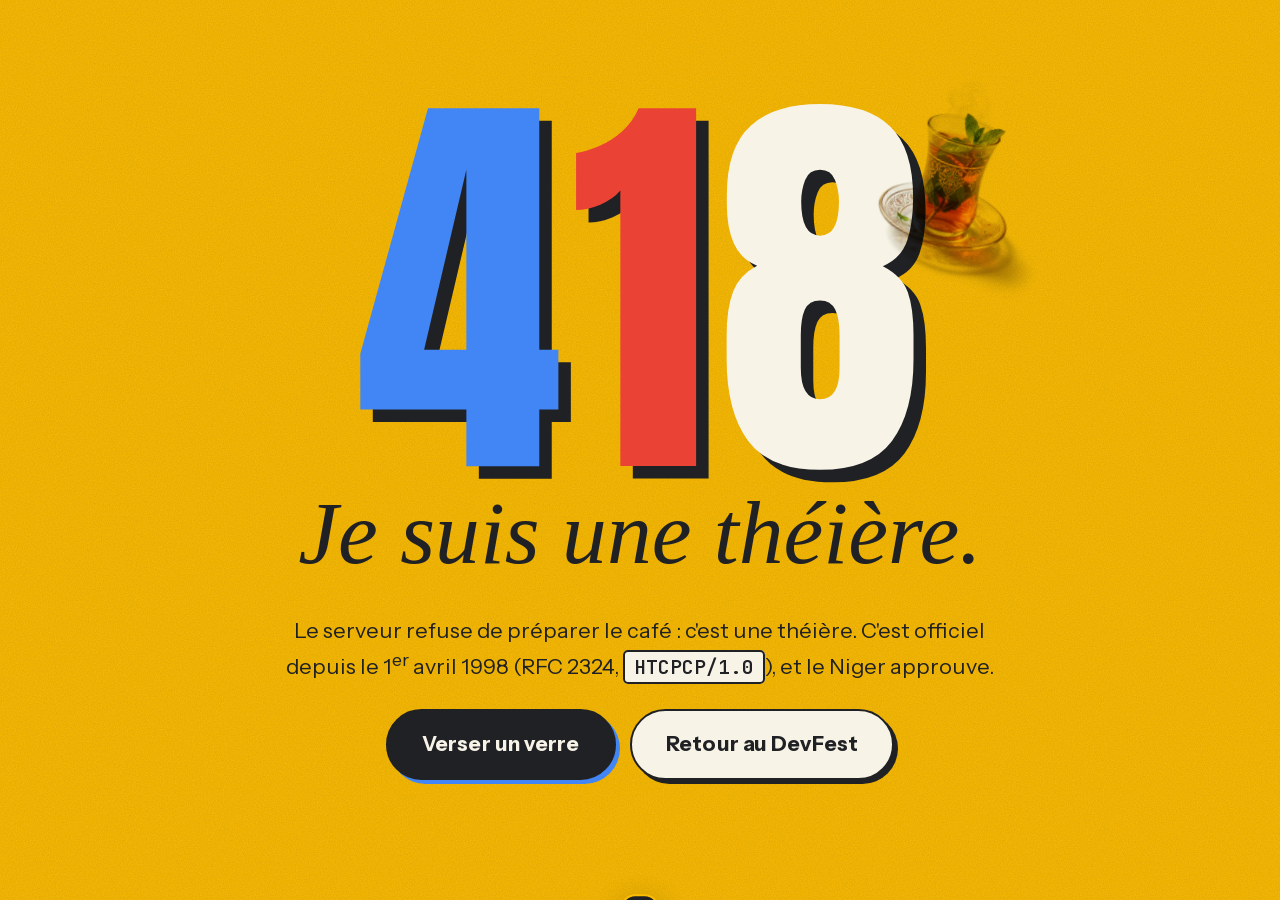
==== 418.html @ 2a52db8c "DevFest Niamey 2026 — landing page Co-Authored-By: Claude Sonnet 5.5 <noreply@anthropic.com>" ====
<!doctype html>
<html lang="fr">
<head>
<meta charset="utf-8">
<meta name="viewport" content="width=device-width, initial-scale=1">
<title>418 — Je suis une théière · DevFest Niamey 2026</title>
<meta name="description" content="Erreur 418 : le serveur refuse de préparer le café, car c'est une théière. DevFest Niamey 2026.">
<meta name="robots" content="noindex">
<meta name="theme-color" content="#FBBC04">
<link rel="icon" href="data:image/svg+xml,%3Csvg xmlns='http://www.w3.org/2000/svg' viewBox='0 0 64 64'%3E%3Crect width='64' height='64' rx='14' fill='%23FBBC04'/%3E%3Ctext x='32' y='44' font-size='34' text-anchor='middle' font-family='Impact,sans-serif' fill='%23202124'%3E418%3C/text%3E%3C/svg%3E">
<link rel="preload" href="fonts/anton-latin.woff2" as="font" type="font/woff2" crossorigin>
<link rel="stylesheet" href="css/base.css">
<style>
  body{background:var(--yellow);min-height:100svh;display:grid;place-items:center;padding:clamp(20px,5vw,60px);text-align:center}
  body::before{content:'';position:fixed;inset:0;background:var(--grain);opacity:.2;mix-blend-mode:multiply;pointer-events:none}
  .wrap{position:relative;max-width:980px}
  .big{display:flex;justify-content:center;gap:.02em;font:400 clamp(9rem,34vw,26rem)/.82 var(--f-display);text-shadow:.03em .03em 0 var(--ink)}
  .big span:nth-child(1){color:var(--blue)}.big span:nth-child(2){color:var(--red)}.big span:nth-child(3){color:var(--paper)}
  .big span{display:inline-block;transition:transform .5s var(--spring)}
  .big span:hover{transform:translateY(-4%) rotate(-3deg)}
  h1{font:italic 400 clamp(2.4rem,7vw,5.6rem)/1 var(--f-serif);margin:.3em 0 .4em}
  p{max-width:34em;margin:0 auto 1.6rem;font-size:clamp(1.05rem,1vw + .9rem,1.35rem)}
  code{font:600 .9em var(--f-mono);background:var(--paper);padding:.1em .45em;border-radius:5px;border:2px solid var(--ink)}
  .row{display:flex;flex-wrap:wrap;gap:14px;justify-content:center}
  .pot{position:absolute;right:-4vw;top:-3vw;width:clamp(90px,14vw,190px);transform:rotate(14deg);mix-blend-mode:multiply;pointer-events:none}
</style>
</head>
<body>
<canvas id="fx" aria-hidden="true"></canvas>
<main class="wrap">
  <img class="pot" src="media/cutouts/B07_tea-glass.webp" alt="" width="300" height="380">
  <div class="big" aria-hidden="true"><span>4</span><span>1</span><span>8</span></div>
  <h1>Je suis une théière.</h1>
  <p>Le serveur refuse de préparer le café&nbsp;: c'est une théière. C'est officiel depuis le 1<sup>er</sup>&nbsp;avril 1998 (RFC&nbsp;2324, <code>HTCPCP/1.0</code>), et le Niger approuve.</p>
  <div class="row">
    <button class="btn btn--ink btn--lg" type="button" id="pour"><span>Verser un verre</span></button>
    <a class="btn btn--lg" href="index.html"><span>Retour au DevFest</span></a>
  </div>
</main>
<div class="toast mono" id="toast" role="status" aria-live="polite"></div>
<script src="js/config.js" defer></script>
<script src="js/fx.js" defer></script>
<script>
  window.addEventListener('DOMContentLoaded', function () {
    document.getElementById('pour').addEventListener('click', function () {
      if (window.DFX) { DFX.tea(); }
    });
    console.log('%c418 I’m a teapot', 'font:700 22px monospace;color:#202124');
  });
</script>
</body>
</html>
---- css/base.css ----
/* ════════════════════════════════════════════════════════════════════
   DEVFEST NIAMEY 2026 — base : tokens, typo, composants, barre, sommaire
   ════════════════════════════════════════════════════════════════════ */

@font-face{font-family:'Anton';src:url(../fonts/anton-latin.woff2) format('woff2');font-weight:400;font-style:normal;font-display:swap}
@font-face{font-family:'Instrument Serif';src:url(../fonts/instrument-serif-latin.woff2) format('woff2');font-weight:400;font-style:normal;font-display:swap}
@font-face{font-family:'Instrument Serif';src:url(../fonts/instrument-serif-italic-latin.woff2) format('woff2');font-weight:400;font-style:italic;font-display:swap}
@font-face{font-family:'Instrument Sans';src:url(../fonts/instrument-sans-latin.woff2) format('woff2');font-weight:400 700;font-style:normal;font-display:swap}
@font-face{font-family:'JetBrains Mono';src:url(../fonts/jetbrains-mono-latin.woff2) format('woff2');font-weight:400 700;font-style:normal;font-display:swap}

:root{
  /* marque : couleurs Google + papier chaud + encre */
  --blue:#4285F4; --red:#EA4335; --yellow:#FBBC04; --green:#34A853;
  --paper:#F7F3E7; --paper-2:#EEE6D2; --paper-3:#E4DAC2; --ink:#202124; --ink-2:#3a3b3f; --white:#FFFDF7;
  --blue-d:#2B63C6; --red-d:#C2281C; --yellow-d:#D79B00; --green-d:#23823D;
  --gut:clamp(18px,4.4vw,76px);
  --edge:clamp(22px,3.6vw,54px);
  --bar-h:64px;
  --f-display:'Anton','Impact','Haettenschweiler','Arial Narrow Bold',sans-serif;
  --f-serif:'Instrument Serif','Iowan Old Style','Palatino Linotype',Georgia,serif;
  --f-sans:'Instrument Sans',system-ui,-apple-system,'Segoe UI',Roboto,sans-serif;
  --f-mono:'JetBrains Mono',ui-monospace,'SF Mono',Menlo,Consolas,monospace;
  --ease:cubic-bezier(.2,.8,.2,1);
  --spring:cubic-bezier(.34,1.56,.64,1);
  --grain:url("data:image/svg+xml,%3Csvg xmlns='http://www.w3.org/2000/svg' width='220' height='220'%3E%3Cfilter id='n'%3E%3CfeTurbulence type='fractalNoise' baseFrequency='.85' numOctaves='2' stitchTiles='stitch'/%3E%3CfeColorMatrix values='0 0 0 0 0 0 0 0 0 0 0 0 0 0 0 0 0 0 .55 0'/%3E%3C/filter%3E%3Crect width='100%25' height='100%25' filter='url(%23n)'/%3E%3C/svg%3E");
}

*,*::before,*::after{box-sizing:border-box}
html{-webkit-text-size-adjust:100%;scroll-behavior:smooth;scroll-padding-top:84px}
body{margin:0;font-family:var(--f-sans);font-size:clamp(16px,.35vw + 15px,19px);line-height:1.55;color:var(--ink);background:var(--paper);overflow-x:clip;-webkit-font-smoothing:antialiased;text-rendering:optimizeLegibility}
[hidden]{display:none!important}
img,video,canvas,svg{display:block;max-width:100%}
img{height:auto}
button,input{font:inherit;color:inherit}
button{cursor:pointer;background:none;border:0;padding:0}
a{color:inherit}
h1,h2,h3,h4,p,ul,ol,figure,dl,dd{margin:0}
ul,ol{padding:0;list-style:none}
b,strong{font-weight:700}
::selection{background:var(--yellow);color:var(--ink)}

/* papier fixe (C01) derrière toute la page */
.paper{position:fixed;inset:0;z-index:-1;background:var(--paper) url(../media/tex/C01_paper-grid.webp) center/cover no-repeat;pointer-events:none}

/* ── accessibilité ── */
.skip{position:fixed;left:12px;top:-80px;z-index:999;background:var(--ink);color:var(--paper);padding:.7em 1.1em;border-radius:10px;font-weight:700;transition:top .2s}
.skip:focus{top:12px}
.sr-only{position:absolute!important;width:1px;height:1px;margin:-1px;padding:0;overflow:hidden;clip:rect(0 0 0 0);white-space:nowrap;border:0}
:focus{outline:none}
:focus-visible{outline:3px solid var(--ink);outline-offset:3px;box-shadow:0 0 0 6px var(--yellow);border-radius:6px}
.sect--ink :focus-visible,.code :focus-visible,.toc :focus-visible,.foot :focus-visible{outline-color:var(--yellow);box-shadow:0 0 0 6px rgba(251,188,4,.25)}

/* ── typographie ── */
.display{font-family:var(--f-display);font-weight:400;text-transform:uppercase;line-height:.9;letter-spacing:.003em}
.serif,em.serif,i.serif{font-family:var(--f-serif);font-style:italic;font-weight:400;text-transform:none;letter-spacing:-.012em}
.mono{font-family:var(--f-mono);font-size:.74rem;line-height:1.5;letter-spacing:.05em;text-transform:uppercase;font-weight:500}
.eyebrow{display:inline-flex;align-items:center;gap:.7em;font:600 .74rem/1 var(--f-mono);letter-spacing:.1em;text-transform:uppercase}
.eyebrow .num{background:var(--ink);color:var(--paper);padding:.42em .6em;border-radius:5px;white-space:nowrap;flex:none}
.eyebrow--light .num{background:var(--paper);color:var(--ink)}
.eyebrow--light{color:var(--white)}
kbd{font:600 .85em var(--f-mono);background:var(--paper);color:var(--ink);padding:.12em .5em;border-radius:5px;border:2px solid var(--ink);box-shadow:2px 2px 0 var(--ink)}
.ic{flex:none}

/* découpe des titres en mots (JS) */
.w{display:inline-block;overflow:hidden;vertical-align:bottom;padding:.26em .1em .14em;margin:-.26em -.1em -.14em}
.wi{display:inline-block;transform:translateY(145%);transition:transform 1s var(--ease);transition-delay:calc(var(--i,0)*55ms)}
.in .wi,.wi.in{transform:none}
.js .rv{opacity:0;transform:translateY(26px);transition:opacity .9s var(--ease),transform .9s var(--ease);transition-delay:var(--d,0ms)}
.js .rv.in{opacity:1;transform:none}

/* mots de manifeste : s'allument au défilement */
.why__big .wd{opacity:.16;transition:opacity .35s linear}
.why__big .wd.on{opacity:1}

/* ── boutons ── */
.btn{--bg:var(--paper);--fg:var(--ink);display:inline-flex;align-items:center;justify-content:center;gap:.65em;font:700 1.02rem/1 var(--f-sans);letter-spacing:.005em;padding:1.02em 1.5em;border-radius:999px;border:2.5px solid var(--ink);background:var(--bg);color:var(--fg);text-decoration:none;box-shadow:4px 4px 0 var(--ink);transition:transform .22s var(--ease),box-shadow .22s var(--ease),background .2s;position:relative;white-space:nowrap;-webkit-tap-highlight-color:transparent}
.btn:hover{transform:translate(-2px,-2px);box-shadow:6px 6px 0 var(--ink)}
.btn:active{transform:translate(3px,3px);box-shadow:1px 1px 0 var(--ink)}
.btn .ic{transition:transform .25s var(--spring)}
.btn:hover .ic{transform:translateX(4px)}
.btn--sm{font-size:.9rem;padding:.8em 1.15em;box-shadow:3px 3px 0 var(--ink)}
.btn--lg{font-size:clamp(1.12rem,.5vw + 1rem,1.3rem);padding:1.1em 1.65em}
.btn--blue{--bg:var(--blue);--fg:#fff}
.btn--yellow{--bg:var(--yellow);--fg:var(--ink)}
.btn--red{--bg:var(--red);--fg:#fff}
.btn--ink{--bg:var(--ink);--fg:var(--paper);box-shadow:4px 4px 0 var(--blue)}
.btn--ink:hover{box-shadow:6px 6px 0 var(--blue)}
.btn--ghost{--bg:transparent;--fg:var(--ink)}
.btn--ghost-light{--bg:transparent;--fg:var(--paper);border-color:var(--paper);box-shadow:3px 3px 0 var(--paper)}
.btn--ghost-light:hover{box-shadow:5px 5px 0 var(--paper)}
.btn--ghost-light img{width:30px;height:30px;mix-blend-mode:screen;filter:invert(1)}

.linkish{font:inherit;text-decoration:underline;text-decoration-style:wavy;text-decoration-color:var(--red);text-underline-offset:.25em;text-decoration-thickness:1.5px;color:inherit}
.linkish:hover{text-decoration-color:var(--blue)}

/* ── chips / filtres ── */
.chip{display:inline-flex;align-items:center;gap:.5em;font:600 .86rem/1 var(--f-sans);padding:.7em 1em;border-radius:999px;border:2px solid var(--ink);background:var(--paper);transition:background .2s,transform .2s var(--spring),box-shadow .2s;-webkit-tap-highlight-color:transparent}
.chip:hover{transform:translateY(-2px);box-shadow:0 3px 0 var(--ink)}
.chip[aria-checked="true"],.chip[aria-pressed="true"]{background:var(--ink);color:var(--paper)}
.chip i.dot{width:.7em;height:.7em;border-radius:50%;background:var(--c,var(--blue));border:1.5px solid currentColor;flex:none}

/* ── barre flottante ── */
.bar{position:fixed;z-index:80;top:max(10px,env(safe-area-inset-top));left:10px;right:10px;display:flex;justify-content:space-between;align-items:center;gap:10px;pointer-events:none;transition:transform .5s var(--ease)}
.bar>*{pointer-events:auto}
.bar.is-hidden{transform:translateY(-130%)}
.bar__brand{display:flex;align-items:center;gap:12px;height:46px;padding:0 16px 0 14px;background:var(--paper);border:2.5px solid var(--ink);border-radius:999px;text-decoration:none;box-shadow:3px 3px 0 var(--ink)}
.bar__logo{height:24px;width:auto;max-width:130px}
.bar__wordmark{font:400 1.15rem/1 var(--f-display);text-transform:uppercase;letter-spacing:.02em}
.bar__sep{width:2px;height:20px;background:var(--ink);opacity:.2;border-radius:2px}
.bar__name{font:700 .88rem/1 var(--f-sans);letter-spacing:.01em;white-space:nowrap}
.bar__name b{font-weight:800}
.bar__name i{font-size:1.25em;line-height:.8}
.bar__right{display:flex;align-items:center;gap:10px}
.icon-btn{width:46px;height:46px;border-radius:50%;background:var(--paper);border:2.5px solid var(--ink);display:grid;place-items:center;box-shadow:3px 3px 0 var(--ink);transition:transform .2s var(--ease),box-shadow .2s}
.icon-btn:hover{transform:translate(-1px,-1px);box-shadow:4px 4px 0 var(--ink)}
.icon-btn .ic--play{display:none}
.icon-btn[aria-pressed="true"] .ic--play{display:block}
.icon-btn[aria-pressed="true"] .ic--pause{display:none}
.menu-btn{gap:.8em;height:46px;padding:0 1.15em}
.menu-btn__bars{display:grid;gap:5px;width:20px}
.menu-btn__bars i{display:block;height:2.5px;background:currentColor;border-radius:2px;transition:transform .35s var(--ease)}
.menu-btn[aria-expanded="true"] .menu-btn__bars i:first-child{transform:translateY(3.7px) rotate(45deg)}
.menu-btn[aria-expanded="true"] .menu-btn__bars i:last-child{transform:translateY(-3.7px) rotate(-45deg)}
.bar__ticket{height:46px}

/* progression : fil Google */
.progress{position:fixed;z-index:90;left:0;right:0;top:0;height:5px;pointer-events:none}
.progress i{display:block;height:100%;width:100%;transform-origin:0 50%;transform:scaleX(var(--p,0));background:linear-gradient(90deg,var(--blue) 0 25%,var(--red) 25% 50%,var(--yellow) 50% 75%,var(--green) 75%)}

/* ── sommaire plein écran ── */
.toc{position:fixed;inset:0;z-index:70;background:var(--ink);color:var(--paper);overflow:auto;clip-path:circle(0 at calc(100% - 60px) 34px);visibility:hidden;transition:clip-path .75s var(--ease),visibility 0s .75s;overscroll-behavior:contain}
.toc[hidden]{display:block}
.toc.is-open{clip-path:circle(150% at calc(100% - 60px) 34px);visibility:visible;transition:clip-path .85s var(--ease),visibility 0s}
.toc__inner{min-height:100%;padding:calc(var(--bar-h) + 40px) var(--gut) 40px;display:flex;flex-direction:column;justify-content:center;gap:22px;max-width:1500px;margin:auto}
.toc__kicker{color:var(--yellow)}
.toc__list{display:grid;grid-template-columns:repeat(2,1fr);column-gap:6vw;counter-reset:toc}
.toc__list li{border-top:1.5px solid rgba(247,243,231,.2)}
.toc__list a{display:flex;align-items:baseline;gap:.9em;text-decoration:none;padding:.18em 0;font:400 clamp(2rem,5.6vw,4.6rem)/1 var(--f-display);text-transform:uppercase;transition:color .2s,transform .35s var(--ease);transform-origin:0 50%}
.toc__list a:hover,.toc__list a:focus-visible{transform:translateX(14px)}
.toc__list li:nth-child(4n+1) a:hover{color:var(--blue)}
.toc__list li:nth-child(4n+2) a:hover{color:var(--red)}
.toc__list li:nth-child(4n+3) a:hover{color:var(--yellow)}
.toc__list li:nth-child(4n) a:hover{color:var(--green)}
.toc__n{font-size:.78rem;color:var(--yellow);min-width:2.2em}
.toc__t i{text-transform:none;color:var(--paper);opacity:.8}
.toc__foot{opacity:.6}
body.toc-open{overflow:hidden}

/* ── confettis, toast ── */
#fx{position:fixed;inset:0;width:100%;height:100%;z-index:95;pointer-events:none}
.toast{position:fixed;z-index:96;left:50%;bottom:max(22px,env(safe-area-inset-bottom));transform:translate(-50%,160%);background:var(--ink);color:var(--paper);padding:.9em 1.3em;border-radius:14px;border:2px solid var(--yellow);max-width:min(92vw,560px);text-align:center;text-transform:none;letter-spacing:.01em;font-size:.82rem;box-shadow:0 10px 30px rgba(0,0,0,.3);transition:transform .55s var(--spring)}
.toast.is-on{transform:translate(-50%,0)}

/* ── barre collante mobile ── */
.sticky-cta{position:fixed;z-index:75;left:50%;translate:-50% 0;width:max-content;max-width:calc(100% - 28px);bottom:max(14px,env(safe-area-inset-bottom));transform:translateY(160%);transition:transform .5s var(--spring);display:none}
.sticky-cta.is-on{transform:none}

.noscript{position:fixed;inset:auto 0 0 0;z-index:200;background:var(--yellow);padding:14px var(--gut);font-weight:600}

/* ── cadres vidéo ── */
.vframe{position:relative;aspect-ratio:16/9;overflow:hidden;isolation:isolate;background:var(--paper-2)}
.vframe picture,.vframe>img,.vframe video{position:absolute;inset:0;width:100%;height:100%;object-fit:cover}
.vframe picture img{width:100%;height:100%;object-fit:cover}
.vframe video{opacity:0;transition:opacity .9s ease}
.vframe.is-live video{opacity:1}
@media (max-width:820px){.vframe{aspect-ratio:9/16;max-height:88vh}}

/* ── bords déchirés (clip-path posé par JS ; plein bord sans JS) ── */
.tear{position:relative;z-index:3;padding-bottom:calc(var(--edge) + clamp(70px,9vw,140px))}
.after-tear{position:relative;z-index:2;margin-top:calc(var(--edge) * -1);padding-top:calc(var(--edge) + clamp(70px,9vw,140px))}
.after-tear::before{content:'';position:absolute;left:0;right:0;top:0;height:calc(var(--edge) * 2.2);background:linear-gradient(rgba(32,33,36,.28),transparent);pointer-events:none;z-index:0}

/* ── reduced motion / pause ── */
@media (prefers-reduced-motion:reduce){
  html{scroll-behavior:auto}
  *,*::before,*::after{animation-duration:.001ms!important;animation-iteration-count:1!important;transition-duration:.001ms!important;transition-delay:0ms!important}
  .js .rv,.wi{opacity:1!important;transform:none!important}
  .why__big .wd{opacity:1}
}
html.calm{scroll-behavior:auto}
html.calm *,html.calm *::before,html.calm *::after{animation-play-state:paused!important}
html.calm .hero__word,html.calm .hero__l2{animation:none!important}
html.calm .js .rv,html.calm .wi{transition:none}

@media (max-width:820px){
  :root{--bar-h:58px}
  .bar__name,.bar__sep{display:none}
  .bar__brand{padding:0 14px}
  .bar__ticket{display:none}
  .sticky-cta{display:inline-flex}
  .toc__list{grid-template-columns:1fr}
  .toc__list a{font-size:clamp(1.9rem,9.4vw,3rem)}
  .toc{clip-path:circle(0 at calc(100% - 46px) 33px)}
  .toc.is-open{clip-path:circle(150% at calc(100% - 46px) 33px)}
}
@media (max-width:420px){
  .menu-btn__t{display:none}
  .menu-btn{width:46px;padding:0;justify-content:center}
}
@media (min-width:821px){ .bar__logo{height:26px} }
/* les décors qui débordent ne doivent jamais élargir la page (mobile) */
section,footer{overflow-x:clip}
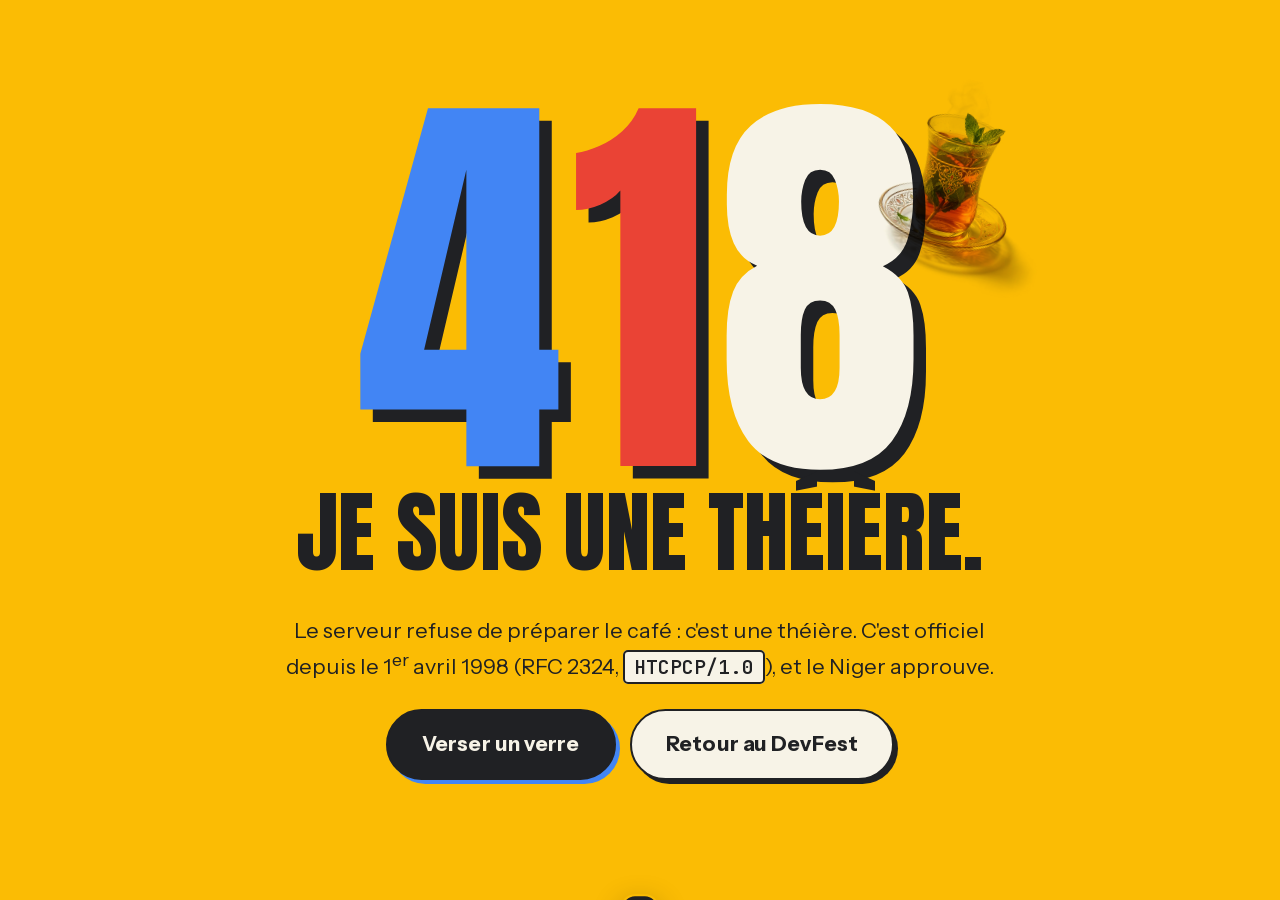
==== commit e6c677a1: "Date 21 novembre, vraies photos 2025, animations et refonte programme - Date réelle (samedi 21 novem" ====
--- a/418.html
+++ b/418.html
@@ -3,7 +3,7 @@
 <head>
 <meta charset="utf-8">
 <meta name="viewport" content="width=device-width, initial-scale=1">
-<title>418 — Je suis une théière · DevFest Niamey 2026</title>
+<title>418 · Je suis une théière · DevFest Niamey 2026</title>
 <meta name="description" content="Erreur 418 : le serveur refuse de préparer le café, car c'est une théière. DevFest Niamey 2026.">
 <meta name="robots" content="noindex">
 <meta name="theme-color" content="#FBBC04">
@@ -12,13 +12,12 @@
 <link rel="stylesheet" href="css/base.css">
 <style>
   body{background:var(--yellow);min-height:100svh;display:grid;place-items:center;padding:clamp(20px,5vw,60px);text-align:center}
-  body::before{content:'';position:fixed;inset:0;background:var(--grain);opacity:.2;mix-blend-mode:multiply;pointer-events:none}
   .wrap{position:relative;max-width:980px}
   .big{display:flex;justify-content:center;gap:.02em;font:400 clamp(9rem,34vw,26rem)/.82 var(--f-display);text-shadow:.03em .03em 0 var(--ink)}
   .big span:nth-child(1){color:var(--blue)}.big span:nth-child(2){color:var(--red)}.big span:nth-child(3){color:var(--paper)}
-  .big span{display:inline-block;transition:transform .5s var(--spring)}
+  .big span{display:inline-block;transition:transform 250ms var(--ease)}
   .big span:hover{transform:translateY(-4%) rotate(-3deg)}
-  h1{font:italic 400 clamp(2.4rem,7vw,5.6rem)/1 var(--f-serif);margin:.3em 0 .4em}
+  h1{font:400 clamp(2.4rem,7vw,5.6rem)/1 var(--f-display);text-transform:uppercase;margin:.3em 0 .4em}
   p{max-width:34em;margin:0 auto 1.6rem;font-size:clamp(1.05rem,1vw + .9rem,1.35rem)}
   code{font:600 .9em var(--f-mono);background:var(--paper);padding:.1em .45em;border-radius:5px;border:2px solid var(--ink)}
   .row{display:flex;flex-wrap:wrap;gap:14px;justify-content:center}
--- a/css/base.css
+++ b/css/base.css
@@ -1,10 +1,8 @@
 /* ════════════════════════════════════════════════════════════════════
-   DEVFEST NIAMEY 2026 — base : tokens, typo, composants, barre, sommaire
+   DEVFEST NIAMEY 2026 · base : tokens, typo, composants, barre, sommaire
    ════════════════════════════════════════════════════════════════════ */
 
 @font-face{font-family:'Anton';src:url(../fonts/anton-latin.woff2) format('woff2');font-weight:400;font-style:normal;font-display:swap}
-@font-face{font-family:'Instrument Serif';src:url(../fonts/instrument-serif-latin.woff2) format('woff2');font-weight:400;font-style:normal;font-display:swap}
-@font-face{font-family:'Instrument Serif';src:url(../fonts/instrument-serif-italic-latin.woff2) format('woff2');font-weight:400;font-style:italic;font-display:swap}
 @font-face{font-family:'Instrument Sans';src:url(../fonts/instrument-sans-latin.woff2) format('woff2');font-weight:400 700;font-style:normal;font-display:swap}
 @font-face{font-family:'JetBrains Mono';src:url(../fonts/jetbrains-mono-latin.woff2) format('woff2');font-weight:400 700;font-style:normal;font-display:swap}
 
@@ -15,14 +13,13 @@
   --blue-d:#2B63C6; --red-d:#C2281C; --yellow-d:#D79B00; --green-d:#23823D;
   --gut:clamp(18px,4.4vw,76px);
   --edge:clamp(22px,3.6vw,54px);
+  --sec:clamp(80px,9vw,150px);   /* un seul rythme vertical entre les sections */
   --bar-h:64px;
   --f-display:'Anton','Impact','Haettenschweiler','Arial Narrow Bold',sans-serif;
-  --f-serif:'Instrument Serif','Iowan Old Style','Palatino Linotype',Georgia,serif;
   --f-sans:'Instrument Sans',system-ui,-apple-system,'Segoe UI',Roboto,sans-serif;
   --f-mono:'JetBrains Mono',ui-monospace,'SF Mono',Menlo,Consolas,monospace;
   --ease:cubic-bezier(.2,.8,.2,1);
   --spring:cubic-bezier(.34,1.56,.64,1);
-  --grain:url("data:image/svg+xml,%3Csvg xmlns='http://www.w3.org/2000/svg' width='220' height='220'%3E%3Cfilter id='n'%3E%3CfeTurbulence type='fractalNoise' baseFrequency='.85' numOctaves='2' stitchTiles='stitch'/%3E%3CfeColorMatrix values='0 0 0 0 0 0 0 0 0 0 0 0 0 0 0 0 0 0 .55 0'/%3E%3C/filter%3E%3Crect width='100%25' height='100%25' filter='url(%23n)'/%3E%3C/svg%3E");
 }
 
 *,*::before,*::after{box-sizing:border-box}
@@ -43,7 +40,7 @@
 .paper{position:fixed;inset:0;z-index:-1;background:var(--paper) url(../media/tex/C01_paper-grid.webp) center/cover no-repeat;pointer-events:none}
 
 /* ── accessibilité ── */
-.skip{position:fixed;left:12px;top:-80px;z-index:999;background:var(--ink);color:var(--paper);padding:.7em 1.1em;border-radius:10px;font-weight:700;transition:top .2s}
+.skip{position:fixed;left:12px;top:-80px;z-index:999;background:var(--ink);color:var(--paper);padding:.7em 1.1em;border-radius:10px;font-weight:700;transition:top 200ms}
 .skip:focus{top:12px}
 .sr-only{position:absolute!important;width:1px;height:1px;margin:-1px;padding:0;overflow:hidden;clip:rect(0 0 0 0);white-space:nowrap;border:0}
 :focus{outline:none}
@@ -52,7 +49,8 @@
 
 /* ── typographie ── */
 .display{font-family:var(--f-display);font-weight:400;text-transform:uppercase;line-height:.9;letter-spacing:.003em}
-.serif,em.serif,i.serif{font-family:var(--f-serif);font-style:italic;font-weight:400;text-transform:none;letter-spacing:-.012em}
+/* l'accent d'un titre : même police, autre couleur (la couleur est posée par section) */
+.accent{font-style:normal}
 .mono{font-family:var(--f-mono);font-size:.74rem;line-height:1.5;letter-spacing:.05em;text-transform:uppercase;font-weight:500}
 .eyebrow{display:inline-flex;align-items:center;gap:.7em;font:600 .74rem/1 var(--f-mono);letter-spacing:.1em;text-transform:uppercase}
 .eyebrow .num{background:var(--ink);color:var(--paper);padding:.42em .6em;border-radius:5px;white-space:nowrap;flex:none}
@@ -61,22 +59,15 @@
 kbd{font:600 .85em var(--f-mono);background:var(--paper);color:var(--ink);padding:.12em .5em;border-radius:5px;border:2px solid var(--ink);box-shadow:2px 2px 0 var(--ink)}
 .ic{flex:none}
 
-/* découpe des titres en mots (JS) */
-.w{display:inline-block;overflow:hidden;vertical-align:bottom;padding:.26em .1em .14em;margin:-.26em -.1em -.14em}
-.wi{display:inline-block;transform:translateY(145%);transition:transform 1s var(--ease);transition-delay:calc(var(--i,0)*55ms)}
-.in .wi,.wi.in{transform:none}
-.js .rv{opacity:0;transform:translateY(26px);transition:opacity .9s var(--ease),transform .9s var(--ease);transition-delay:var(--d,0ms)}
-.js .rv.in{opacity:1;transform:none}
-
 /* mots de manifeste : s'allument au défilement */
-.why__big .wd{opacity:.16;transition:opacity .35s linear}
+.why__big .wd{opacity:.16;transition:opacity 350ms linear}
 .why__big .wd.on{opacity:1}
 
 /* ── boutons ── */
-.btn{--bg:var(--paper);--fg:var(--ink);display:inline-flex;align-items:center;justify-content:center;gap:.65em;font:700 1.02rem/1 var(--f-sans);letter-spacing:.005em;padding:1.02em 1.5em;border-radius:999px;border:2.5px solid var(--ink);background:var(--bg);color:var(--fg);text-decoration:none;box-shadow:4px 4px 0 var(--ink);transition:transform .22s var(--ease),box-shadow .22s var(--ease),background .2s;position:relative;white-space:nowrap;-webkit-tap-highlight-color:transparent}
+.btn{--bg:var(--paper);--fg:var(--ink);display:inline-flex;align-items:center;justify-content:center;gap:.65em;font:700 1.02rem/1 var(--f-sans);letter-spacing:.005em;padding:1.02em 1.5em;border-radius:999px;border:2.5px solid var(--ink);background:var(--bg);color:var(--fg);text-decoration:none;box-shadow:4px 4px 0 var(--ink);transition:transform 220ms var(--ease),box-shadow 220ms var(--ease),background 200ms;position:relative;white-space:nowrap;-webkit-tap-highlight-color:transparent}
 .btn:hover{transform:translate(-2px,-2px);box-shadow:6px 6px 0 var(--ink)}
 .btn:active{transform:translate(3px,3px);box-shadow:1px 1px 0 var(--ink)}
-.btn .ic{transition:transform .25s var(--spring)}
+.btn .ic{transition:transform 250ms var(--spring)}
 .btn:hover .ic{transform:translateX(4px)}
 .btn--sm{font-size:.9rem;padding:.8em 1.15em;box-shadow:3px 3px 0 var(--ink)}
 .btn--lg{font-size:clamp(1.12rem,.5vw + 1rem,1.3rem);padding:1.1em 1.65em}
@@ -94,13 +85,13 @@
 .linkish:hover{text-decoration-color:var(--blue)}
 
 /* ── chips / filtres ── */
-.chip{display:inline-flex;align-items:center;gap:.5em;font:600 .86rem/1 var(--f-sans);padding:.7em 1em;border-radius:999px;border:2px solid var(--ink);background:var(--paper);transition:background .2s,transform .2s var(--spring),box-shadow .2s;-webkit-tap-highlight-color:transparent}
+.chip{display:inline-flex;align-items:center;gap:.5em;font:600 .86rem/1 var(--f-sans);padding:.7em 1em;border-radius:999px;border:2px solid var(--ink);background:var(--paper);transition:background 200ms,transform 200ms var(--spring),box-shadow 200ms;-webkit-tap-highlight-color:transparent}
 .chip:hover{transform:translateY(-2px);box-shadow:0 3px 0 var(--ink)}
 .chip[aria-checked="true"],.chip[aria-pressed="true"]{background:var(--ink);color:var(--paper)}
 .chip i.dot{width:.7em;height:.7em;border-radius:50%;background:var(--c,var(--blue));border:1.5px solid currentColor;flex:none}
 
 /* ── barre flottante ── */
-.bar{position:fixed;z-index:80;top:max(10px,env(safe-area-inset-top));left:10px;right:10px;display:flex;justify-content:space-between;align-items:center;gap:10px;pointer-events:none;transition:transform .5s var(--ease)}
+.bar{position:fixed;z-index:80;top:max(10px,env(safe-area-inset-top));left:10px;right:10px;display:flex;justify-content:space-between;align-items:center;gap:10px;pointer-events:none;transition:transform 250ms var(--ease)}
 .bar>*{pointer-events:auto}
 .bar.is-hidden{transform:translateY(-130%)}
 .bar__brand{display:flex;align-items:center;gap:12px;height:46px;padding:0 16px 0 14px;background:var(--paper);border:2.5px solid var(--ink);border-radius:999px;text-decoration:none;box-shadow:3px 3px 0 var(--ink)}
@@ -109,16 +100,16 @@
 .bar__sep{width:2px;height:20px;background:var(--ink);opacity:.2;border-radius:2px}
 .bar__name{font:700 .88rem/1 var(--f-sans);letter-spacing:.01em;white-space:nowrap}
 .bar__name b{font-weight:800}
-.bar__name i{font-size:1.25em;line-height:.8}
+.bar__name i{color:var(--blue-d)}
 .bar__right{display:flex;align-items:center;gap:10px}
-.icon-btn{width:46px;height:46px;border-radius:50%;background:var(--paper);border:2.5px solid var(--ink);display:grid;place-items:center;box-shadow:3px 3px 0 var(--ink);transition:transform .2s var(--ease),box-shadow .2s}
+.icon-btn{width:46px;height:46px;border-radius:50%;background:var(--paper);border:2.5px solid var(--ink);display:grid;place-items:center;box-shadow:3px 3px 0 var(--ink);transition:transform 200ms var(--ease),box-shadow 200ms}
 .icon-btn:hover{transform:translate(-1px,-1px);box-shadow:4px 4px 0 var(--ink)}
 .icon-btn .ic--play{display:none}
 .icon-btn[aria-pressed="true"] .ic--play{display:block}
 .icon-btn[aria-pressed="true"] .ic--pause{display:none}
 .menu-btn{gap:.8em;height:46px;padding:0 1.15em}
 .menu-btn__bars{display:grid;gap:5px;width:20px}
-.menu-btn__bars i{display:block;height:2.5px;background:currentColor;border-radius:2px;transition:transform .35s var(--ease)}
+.menu-btn__bars i{display:block;height:2.5px;background:currentColor;border-radius:2px;transition:transform 200ms var(--ease)}
 .menu-btn[aria-expanded="true"] .menu-btn__bars i:first-child{transform:translateY(3.7px) rotate(45deg)}
 .menu-btn[aria-expanded="true"] .menu-btn__bars i:last-child{transform:translateY(-3.7px) rotate(-45deg)}
 .bar__ticket{height:46px}
@@ -128,31 +119,31 @@
 .progress i{display:block;height:100%;width:100%;transform-origin:0 50%;transform:scaleX(var(--p,0));background:linear-gradient(90deg,var(--blue) 0 25%,var(--red) 25% 50%,var(--yellow) 50% 75%,var(--green) 75%)}
 
 /* ── sommaire plein écran ── */
-.toc{position:fixed;inset:0;z-index:70;background:var(--ink);color:var(--paper);overflow:auto;clip-path:circle(0 at calc(100% - 60px) 34px);visibility:hidden;transition:clip-path .75s var(--ease),visibility 0s .75s;overscroll-behavior:contain}
+.toc{position:fixed;inset:0;z-index:70;background:var(--ink);color:var(--paper);overflow:auto;clip-path:circle(0 at calc(100% - 60px) 34px);visibility:hidden;transition:clip-path 300ms var(--ease),visibility 0s 300ms;overscroll-behavior:contain}
 .toc[hidden]{display:block}
-.toc.is-open{clip-path:circle(150% at calc(100% - 60px) 34px);visibility:visible;transition:clip-path .85s var(--ease),visibility 0s}
+.toc.is-open{clip-path:circle(150% at calc(100% - 60px) 34px);visibility:visible;transition:clip-path 300ms var(--ease),visibility 0s}
 .toc__inner{min-height:100%;padding:calc(var(--bar-h) + 40px) var(--gut) 40px;display:flex;flex-direction:column;justify-content:center;gap:22px;max-width:1500px;margin:auto}
 .toc__kicker{color:var(--yellow)}
 .toc__list{display:grid;grid-template-columns:repeat(2,1fr);column-gap:6vw;counter-reset:toc}
 .toc__list li{border-top:1.5px solid rgba(247,243,231,.2)}
-.toc__list a{display:flex;align-items:baseline;gap:.9em;text-decoration:none;padding:.18em 0;font:400 clamp(2rem,5.6vw,4.6rem)/1 var(--f-display);text-transform:uppercase;transition:color .2s,transform .35s var(--ease);transform-origin:0 50%}
+.toc__list a{display:flex;align-items:baseline;gap:.9em;text-decoration:none;padding:.18em 0;font:400 clamp(2rem,5.6vw,4.6rem)/1 var(--f-display);text-transform:uppercase;transition:color 200ms,transform 200ms var(--ease);transform-origin:0 50%}
 .toc__list a:hover,.toc__list a:focus-visible{transform:translateX(14px)}
 .toc__list li:nth-child(4n+1) a:hover{color:var(--blue)}
 .toc__list li:nth-child(4n+2) a:hover{color:var(--red)}
 .toc__list li:nth-child(4n+3) a:hover{color:var(--yellow)}
 .toc__list li:nth-child(4n) a:hover{color:var(--green)}
 .toc__n{font-size:.78rem;color:var(--yellow);min-width:2.2em}
-.toc__t i{text-transform:none;color:var(--paper);opacity:.8}
+.toc__t i{color:var(--paper);opacity:.7}
 .toc__foot{opacity:.6}
 body.toc-open{overflow:hidden}
 
 /* ── confettis, toast ── */
 #fx{position:fixed;inset:0;width:100%;height:100%;z-index:95;pointer-events:none}
-.toast{position:fixed;z-index:96;left:50%;bottom:max(22px,env(safe-area-inset-bottom));transform:translate(-50%,160%);background:var(--ink);color:var(--paper);padding:.9em 1.3em;border-radius:14px;border:2px solid var(--yellow);max-width:min(92vw,560px);text-align:center;text-transform:none;letter-spacing:.01em;font-size:.82rem;box-shadow:0 10px 30px rgba(0,0,0,.3);transition:transform .55s var(--spring)}
+.toast{position:fixed;z-index:96;left:50%;bottom:max(22px,env(safe-area-inset-bottom));transform:translate(-50%,160%);background:var(--ink);color:var(--paper);padding:.9em 1.3em;border-radius:14px;border:2px solid var(--yellow);max-width:min(92vw,560px);text-align:center;text-transform:none;letter-spacing:.01em;font-size:.82rem;box-shadow:0 10px 30px rgba(0,0,0,.3);transition:transform 250ms var(--ease)}
 .toast.is-on{transform:translate(-50%,0)}
 
 /* ── barre collante mobile ── */
-.sticky-cta{position:fixed;z-index:75;left:50%;translate:-50% 0;width:max-content;max-width:calc(100% - 28px);bottom:max(14px,env(safe-area-inset-bottom));transform:translateY(160%);transition:transform .5s var(--spring);display:none}
+.sticky-cta{position:fixed;z-index:75;left:50%;translate:-50% 0;width:max-content;max-width:calc(100% - 28px);bottom:max(14px,env(safe-area-inset-bottom));transform:translateY(160%);transition:transform 250ms var(--ease);display:none}
 .sticky-cta.is-on{transform:none}
 
 .noscript{position:fixed;inset:auto 0 0 0;z-index:200;background:var(--yellow);padding:14px var(--gut);font-weight:600}
@@ -161,26 +152,47 @@
 .vframe{position:relative;aspect-ratio:16/9;overflow:hidden;isolation:isolate;background:var(--paper-2)}
 .vframe picture,.vframe>img,.vframe video{position:absolute;inset:0;width:100%;height:100%;object-fit:cover}
 .vframe picture img{width:100%;height:100%;object-fit:cover}
-.vframe video{opacity:0;transition:opacity .9s ease}
+.vframe video{opacity:0;transition:opacity 250ms ease}
 .vframe.is-live video{opacity:1}
 @media (max-width:820px){.vframe{aspect-ratio:9/16;max-height:88vh}}
 
 /* ── bords déchirés (clip-path posé par JS ; plein bord sans JS) ── */
-.tear{position:relative;z-index:3;padding-bottom:calc(var(--edge) + clamp(70px,9vw,140px))}
-.after-tear{position:relative;z-index:2;margin-top:calc(var(--edge) * -1);padding-top:calc(var(--edge) + clamp(70px,9vw,140px))}
+.tear{position:relative;z-index:3;padding-bottom:calc(var(--edge) + var(--sec))}
+.after-tear{position:relative;z-index:2;margin-top:calc(var(--edge) * -1);padding-top:calc(var(--edge) + var(--sec))}
 .after-tear::before{content:'';position:absolute;left:0;right:0;top:0;height:calc(var(--edge) * 2.2);background:linear-gradient(rgba(32,33,36,.28),transparent);pointer-events:none;z-index:0}
+
+/* ── apparitions au défilement (classes posées par JS ; sans JS tout est visible) ── */
+.rv{--rv-d:calc(var(--rv-i,0) * 90ms);transition:opacity 700ms var(--ease) var(--rv-d),translate 900ms var(--ease) var(--rv-d),rotate 900ms var(--spring) var(--rv-d),clip-path 1100ms var(--ease) var(--rv-d)}
+.rv-ready .rv:not(.in){opacity:0;translate:0 36px}
+.rv-ready .rv--title:not(.in){opacity:1;translate:0 .35em;clip-path:inset(0 -10% 100% -10%)}
+.rv--title.in{clip-path:inset(-30% -10% -30% -10%)}
+.rv-ready .rv--img:not(.in){opacity:1;translate:0 70px;clip-path:inset(14% 8% 14% 8%)}
+.rv--img.in{clip-path:inset(-40% -40% -40% -40%)}
+.rv-ready .rv--paper:not(.in){translate:0 80px;rotate:-5deg}
+.rv-ready .rv--up:not(.in){translate:0 56px}
+html.calm .rv,html.calm .rv:not(.in){opacity:1;translate:none;rotate:none;clip-path:none;transition:none}
+
+/* défilement lié (navigateurs récents) : les images se recadrent doucement en entrant */
+@supports (animation-timeline:view()){
+  .vframe:not(.vframe--tilt)>img,.vframe:not(.vframe--tilt) video,.cut__sheet img,.sand__arch img,.voices__art img{animation:settle linear both;animation-timeline:view();animation-range:entry 0% cover 55%}
+  @keyframes settle{from{scale:1.16}to{scale:1}}
+  .crowd__brace--l{animation:brace-l linear both;animation-timeline:view();animation-range:entry 0% cover 50%}
+  .crowd__brace--r{animation:brace-r linear both;animation-timeline:view();animation-range:entry 0% cover 50%}
+  @keyframes brace-l{from{translate:-60% 0;opacity:0}}
+  @keyframes brace-r{from{translate:60% 0;opacity:0}}
+  html.calm .vframe>img,html.calm .vframe video,html.calm .cut__sheet img,html.calm .crowd__brace{animation:none}
+}
 
 /* ── reduced motion / pause ── */
 @media (prefers-reduced-motion:reduce){
   html{scroll-behavior:auto}
   *,*::before,*::after{animation-duration:.001ms!important;animation-iteration-count:1!important;transition-duration:.001ms!important;transition-delay:0ms!important}
-  .js .rv,.wi{opacity:1!important;transform:none!important}
   .why__big .wd{opacity:1}
+  .rv,.rv:not(.in){opacity:1!important;translate:none!important;rotate:none!important;clip-path:none!important}
+  .vframe>img,.vframe video,.cut__sheet img,.sand__arch img,.voices__art img,.crowd__brace{animation:none!important}
 }
 html.calm{scroll-behavior:auto}
 html.calm *,html.calm *::before,html.calm *::after{animation-play-state:paused!important}
-html.calm .hero__word,html.calm .hero__l2{animation:none!important}
-html.calm .js .rv,html.calm .wi{transition:none}
 
 @media (max-width:820px){
   :root{--bar-h:58px}
